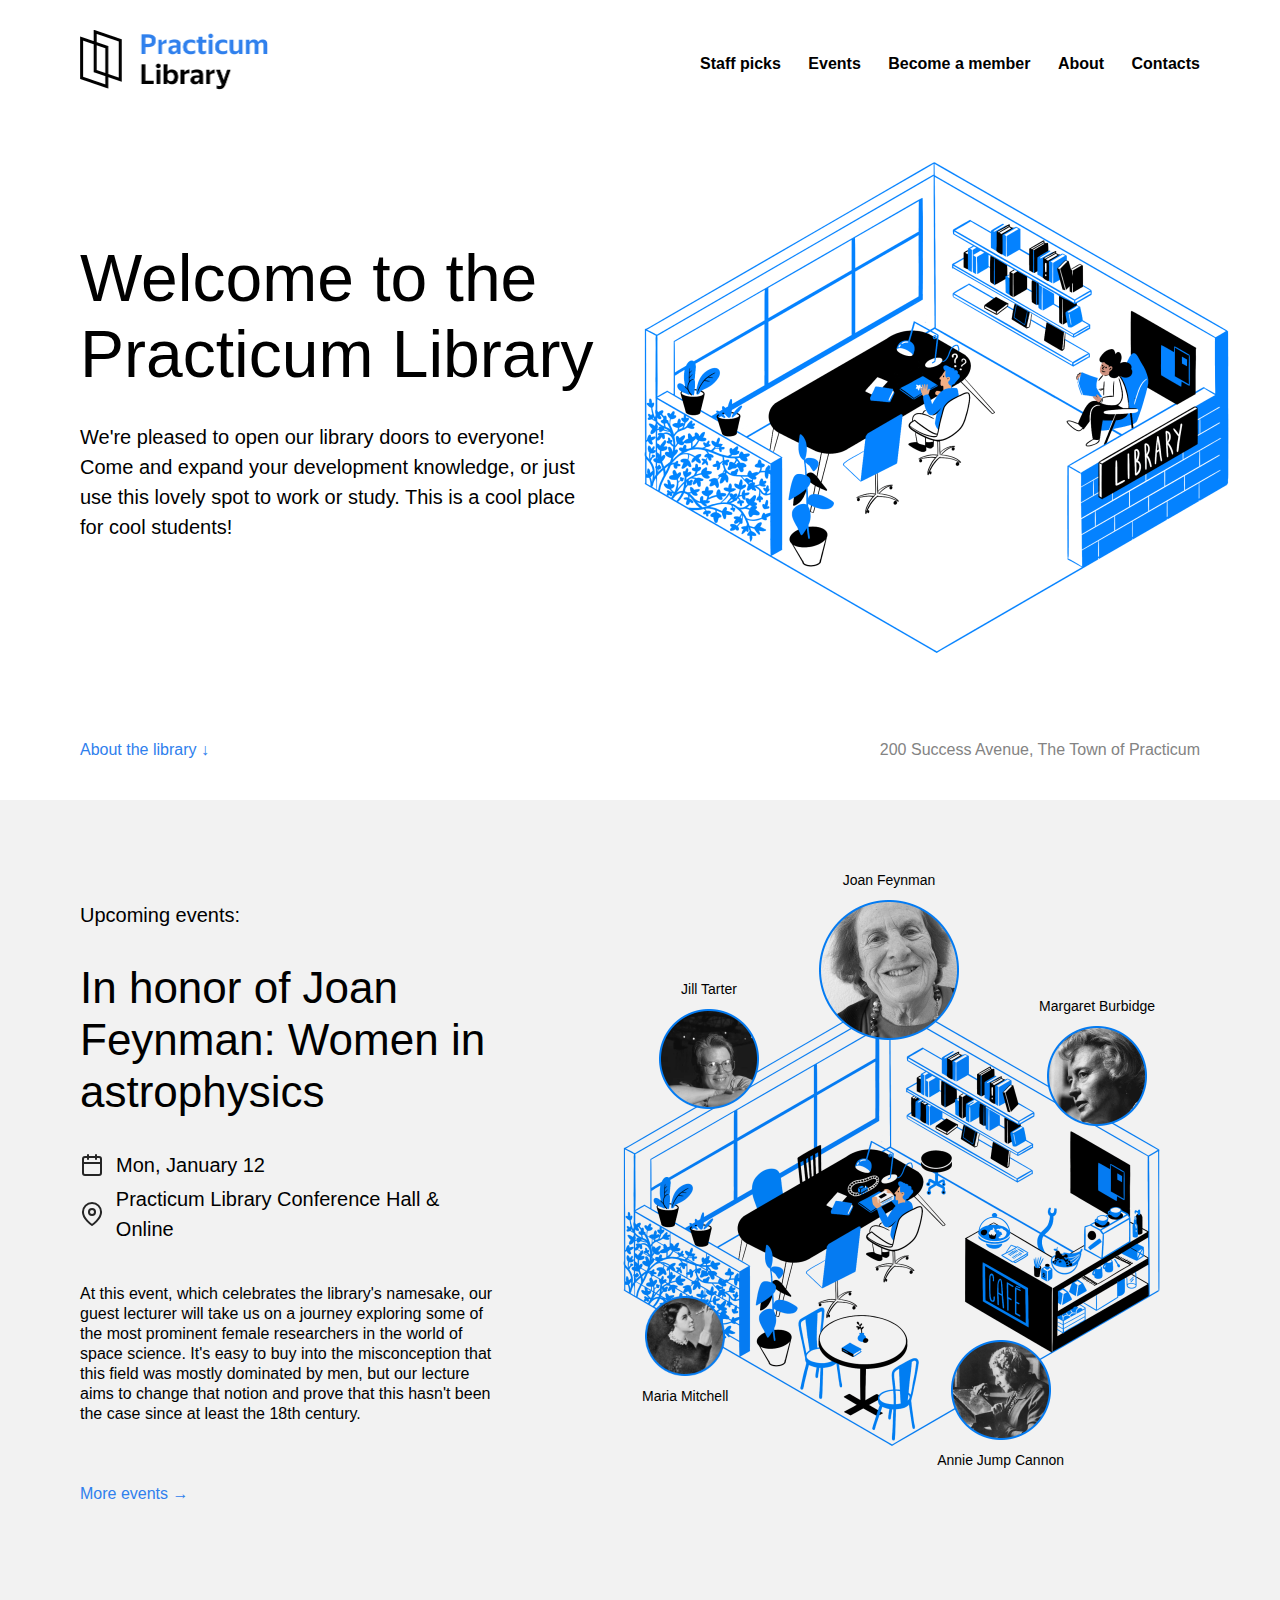
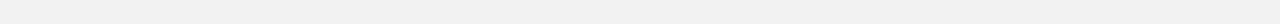
==== index.html @ 94198260 "starter kit" ====
<!DOCTYPE html>
<html lang="en">
  <head>
    <meta charset="UTF-8" />
    <meta name="viewport" content="width=device-width, initial-scale=1.0" />
    <title>Practicum Library</title>
    <link rel="shortcut icon" href="favicon.ico" />
    <link rel="stylesheet" href="./styles/normalize.css" />
    <link rel="stylesheet" href="./styles/style.css" />
  </head>

  <body>
    <!-- Wrap the entire page content in a new div with the page class. Remember to add the closing tag -->
    <div class="page">
      <header class="header">
        <nav class="nav">
          <img
            src="./images/logo.png"
            alt="Practicum Library Logo"
            class="nav__logo"
          />
          <!-- Putting navigation links in a list is supposed to be the best practice of writing the semantic code since it allows screen readers to pause between each link instead of reading all the links as a sentence. -->
          <ul class="nav__links">
            <li>
              <a class="nav__link">Staff picks</a>
            </li>
            <li>
              <a class="nav__link">Events</a>
            </li>
            <li>
              <a class="nav__link">Become a member</a>
            </li>
            <li>
              <a class="nav__link">About</a>
            </li>
            <li>
              <a class="nav__link">Contacts</a>
            </li>
          </ul>
        </nav>
        <h1 class="header__title">Welcome to the Practicum Library</h1>
        <p class="header__description">
          We're pleased to open our library doors to everyone! Come and expand
          your development knowledge, or just use this lovely spot to work or
          study. This is a cool place for cool students!
        </p>
        <img
          src="./images/inside_the_library.png"
          alt="Illustration 'Inside the library'"
          class="header__image"
        />
        <div class="header__footer">
          <a class="header__link">About the library &darr;</a>
          <p class="header__address">
            200 Success Avenue, The Town of Practicum
          </p>
        </div>
      </header>

      <main class="content">
        <section class="events">
          <!-- --------------------------------------------------------------- -->
          <!--              Don't uncomment until project stage 2              -->
          <!-- --------------------------------------------------------------- -->
          <div class="events__content">
            <h2 class="events__heading">Upcoming events:</h2>
            <h3 class="events__title">
              In honor of Joan Feynman: Women in astrophysics
            </h3>
            <div class="event-info events__info-section">
              <div class="event-info__item">
                <div
                  class="event-info__icon event-info__icon_type_calendar"
                ></div>
                <p class="event-info__text">Mon, January 12</p>
              </div>
              <div class="event-info__item">
                <div class="event-info__icon event-info__icon_type_pin"></div>
                <p class="event-info__text">
                  Practicum Library Conference Hall & Online
                </p>
              </div>
            </div>
            <p class="events__description">
              At this event, which celebrates the library's namesake, our guest
              lecturer will take us on a journey exploring some of the most
              prominent female researchers in the world of space science. It's
              easy to buy into the misconception that this field was mostly
              dominated by men, but our lecture aims to change that notion and
              prove that this hasn't been the case since at least the 18th
              century.
            </p>
            <a href="#" class="events__more">More events &rarr;</a>
          </div>
          <div class="events__cover">
            <img
              src="./images/cafe.png"
              alt="A view inside the library."
              class="events__image"
            />
            <div class="person person_name_feynman">
              <p class="person__caption">Joan Feynman</p>
              <img
                src="./images/person_feynman.png"
                alt="Joan Feynman"
                class="person__image person__image_size_l"
              />
            </div>
            <div class="person person_name_tarter">
              <p class="person__caption">Jill Tarter</p>
              <img
                src="./images/person_tarter.png"
                alt="Jill Tarter"
                class="person__image person__image_size_m"
              />
            </div>
            <div class="person person_name_burbidge">
              <p class="person__caption">Margaret Burbidge</p>
              <img
                src="./images/person_burbidge.png"
                alt="Margaret Burbidge"
                class="person__image person__image_size_m"
              />
            </div>
            <div class="person person_name_cannon">
              <img
                src="./images/person_cannon.png"
                alt="Annie Jump Cannon"
                class="person__image person__image_size_m"
              />
              <p class="person__caption">Annie Jump Cannon</p>
            </div>
            <div class="person person_name_mitchell">
              <img
                src="./images/person_mitchell.png"
                alt="Maria Mitchell"
                class="person__image person__image_size_s"
              />
              <p class="person__caption">Maria Mitchell</p>
            </div>
          </div>
          <!-- Start creating the composition here -->
        </section>

        <section class="staff">
          <!-- --------------------------------------------------------------- -->
          <!--        Don't uncomment until the final project stage            -->
          <!-- --------------------------------------------------------------- -->
          <!--<h2 class="staff__title">Staff picks</h2>
        <p class="staff__subtitle">That our readers love</p>
        <ul>
          <li class="card">
            <div class="card__content">
              <h3 class="card__title">Introduction to Algorithms</h3>
              <p class="card__text">
                The name of this book is self-explanatory; it's a proper
                introduction to algorithms! Introduction to Algorithms, or CLRS,
                in reference to the authors' last names, goes in-depth and
                covers a range of algorithms across several self-contained
                chapters.
              </p>
              <p class="card__footer">
                Thomas H. Cormen, Charles E. Leiserson, Ronald L. Rivest,
                Clifford Stein
              </p>
            </div>
          </li>

          <li class="card">
            <div class="card__content">
              <h3 class="card__title">
                The Structure and Interpretation of Computer Programs (SICP)
              </h3>
              <p class="card__text">
                This is one of the best books for learning the fundamentals of
                programming. Featured by MIT in one of their foundational
                programming courses, SICP is a general-purpose programming book
                that uses Scheme to illustrate various programming concepts.
              </p>
              <p class="card__footer">
                Harold Abelson, Gerald Jay Sussman, Julie Sussman
              </p>
            </div>
          </li>

          <li class="card">
            <div class="card__content">
              <h3 class="card__title">
                The Clean Coder: A Code of Conduct for Professional Programmers
              </h3>
              <p class="card__text">
                Compiled by seasoned software engineer and author Robert C.
                Martin (also known as Uncle Bob), this book covers the
                techniques and tools of true software craftsmanship. It explains
                how to write clean code and demonstrates how to cultivate the
                attitude of a skilled, professional programmer.
              </p>
              <p class="card__footer">Steve McConnell</p>
            </div>
          </li>

          <li class="card">
            <div class="card__content">
              <h3 class="card__title">
                Code Complete: A Practical Handbook of Software Construction
              </h3>
              <p class="card__text">
                Want to know how to write robust code irrespective of the
                architecture behind your chosen programming language? Then
                consider reading Code Complete: A Practical Handbook of Software
                Construction. It comprehensively covers everything related to
                good code structure.
              </p>
              <p class="card__footer">Steve McConnell</p>
            </div>
          </li>
        </ul>-->
        </section>

        <section class="membership">
          <!-- --------------------------------------------------------------- -->
          <!--         Don't uncomment until the final project stage           -->
          <!-- --------------------------------------------------------------- -->
          <!--<h2 class="membership__title">Becoming a library member is easy!</h2>
        <ul class="membership__steps">
          <li class="step">
            <h3 class="step__title">
              Step 1
              <img
                src="./images/icon_step_forward.svg"
                alt="icon forward"
                class="step__icon"
              />
            </h3>
            <p class="step__description">
              Fill out the membership form online or in person.
            </p>
          </li>
          <li class="step">
            <h3 class="step__title">
              Step 2
              <img
                src="./images/icon_step_forward.svg"
                alt="icon forward"
                class="step__icon"
              />
            </h3>
            <p class="step__description">
              Come pick up your library card at the front desk.
            </p>
          </li>
          <li class="step">
            <h3 class="step__title">
              Step 3
              <img
                src="./images/icon_step_forward.svg"
                alt="icon forward"
                class="step__icon"
              />
            </h3>
            <p class="step__description">Sign the back of the card.</p>
          </li>
          <li class="step">
            <h3 class="step__title">
              Step 4
              <img
                src="./images/icon_step_finish.svg"
                alt="icon finish"
                class="step__icon"
              />
            </h3>
            <p class="step__description">
              Enjoy all the awesome benefits of membership!
            </p>
          </li>
        </ul>-->
        </section>

        <section class="about">
          <!-- --------------------------------------------------------------- -->
          <!--          Don't uncomment until the final project stage          -->
          <!-- --------------------------------------------------------------- -->
          <!--<h2 class="about__title">About the library</h2>
        <div class="about__content">
          <p class="about__paragraph">
            Libraries are essential establishments in practically every city,
            and Practicum's library is no exception. It first opened its doors
            way back in 2018, right as our humble town began bidding welcome to
            its very first citizens!
          </p>
          <p class="about__paragraph">
            Since its initial opening, the library has seen nearly 342 visitors
            each month. That's almost 50% of our population! So far, most
            citizens have enjoyed reading books and making use of our ample
            online resources.
          </p>
          <p class="about__paragraph">
            The library gets its name from Joan Feynman, an American
            astrophysicist and the first woman to be elected as an officer of
            the American Geophysical Union.
          </p>
        </div>
        <div class="about__circle"></div> -->
        </section>
      </main>
      <footer class="footer">
        <!-- ----------------------------------------------------------------- -->
        <!--          Don't uncomment until the final project stage            -->
        <!-- ----------------------------------------------------------------- -->
      </footer>
    </div>
  </body>
</html>
---- styles/style.css ----
.page {
  min-width: 1100px;
  max-width: 1600px;
  font-size: 16px;
  line-height: 20px;
  margin: 0 auto;
  font-family: "Helvetica Neue", Arial, sans-serif;
}

.header {
  display: flex;
  flex-direction: column;
  height: 100vh;
  min-height: 720px;
  max-height: 800px;
  padding: 30px 80px 40px;
  position: relative;
  box-sizing: border-box;
}

.nav {
  display: flex;
  justify-content: space-between;
  align-items: center;
}

.nav__logo {
  width: 196px;
  height: 60px;
}

.nav__links {
  display: flex;
  margin: 8px 0px 0px;
  height: 52px;
  width: 500px;
  justify-content: space-between;
  list-style: none;
  column-gap: 20px;
  padding: 0;
  align-items: center;
}

.nav__link {
  color: #000000;
  text-decoration: none;
  font-weight: bold;
}

.header__title {
  margin: 150px 0 0 0;
  display: flex;
  font-size: 66px;
  line-height: 76px;
  max-width: 544px;
  height: 150px;
  font-weight: 500;
}

.header__description {
  font-size: 20px;
  line-height: 30px;
  width: 520px;
  max-width: 532px;
  margin-top: 32px;
}

.header__image {
  z-index: 1;
  position: absolute;
  max-width: 636px;
  top: 135px;
  right: 20px;
}

.header__footer {
  margin-top: auto;
  width: 100%;
  display: flex;
  align-items: center;
  justify-content: space-between;
  box-sizing: border-box;
}

.header__link {
  color: #2f80ed;
  text-decoration: none;
}

.header__address {
  margin: 0;
  color: #838383;
}

.events {
  padding: 100px 0 120px 80px;
  display: flex;
  align-items: start;
  justify-content: space-between;
  box-sizing: border-box;
  background-color: #f2f2f2;
}

.events__content {
  flex-basis: 580px;
}

.events__heading {
  font-size: 20px;
  font-weight: 500;
  line-height: 30px;
  margin: 0;
}

.events__title {
  font-size: 44px;
  font-weight: 500;
  line-height: 52px;
  margin: 32px 0 0;
}

.events__info-section {
  margin-top: 32px;
}

.event-info__item {
  display: flex;
  align-items: center;
  margin-bottom: 4px;
  font-weight: 500;
}

.event-info__icon {
  background-repeat: no-repeat;
  background-position: center;
  margin-right: 12px;
  width: 24px;
  height: 24px;
}

.event-info__icon_type_calendar {
  background-image: url(../images/icon_calendar.svg);
}

.event-info__icon_type_pin {
  background-image: url(../images/icon_pin.svg);
}

.event-info__text {
  font-size: 20px;
  font-weight: 500;
  line-height: 30px;
  margin: 0;
}

.events__description {
  margin: 40px 0 60px;
}

.events__more {
  color: #2f80ed;
  text-decoration: none;
}

.events__cover {
  flex-grow: 1;
  flex-shrink: 0;
  flex-basis: 780px;
  max-width: 780px;
  position: relative;
}

.events__image {
  max-width: 100%;
}

.person {
  position: absolute;
  display: flex;
  align-items: center;
  flex-direction: column;
  gap: 10px;
}

.person_name_feynman {
  top: -30px;
  left: 319px;
}

.person_name_burbidge {
  top: 96px;
  right: 125px;
}

.person_name_cannon {
  bottom: 18px;
  right: 216px;
}

.person_name_mitchell {
  bottom: 82px;
  left: 142px;
}

.person_name_tarter {
  top: 79px;
  left: 159px;
}

.person__image {
  max-width: 100%;
}

.person__image_size_l {
  width: 140px;
}

.person__image_size_m {
  width: 100px;
}

.person__image_size_s {
  width: 80px;
}

.person__caption {
  text-align: center;
  font-size: 14px;
  margin: 0;
}
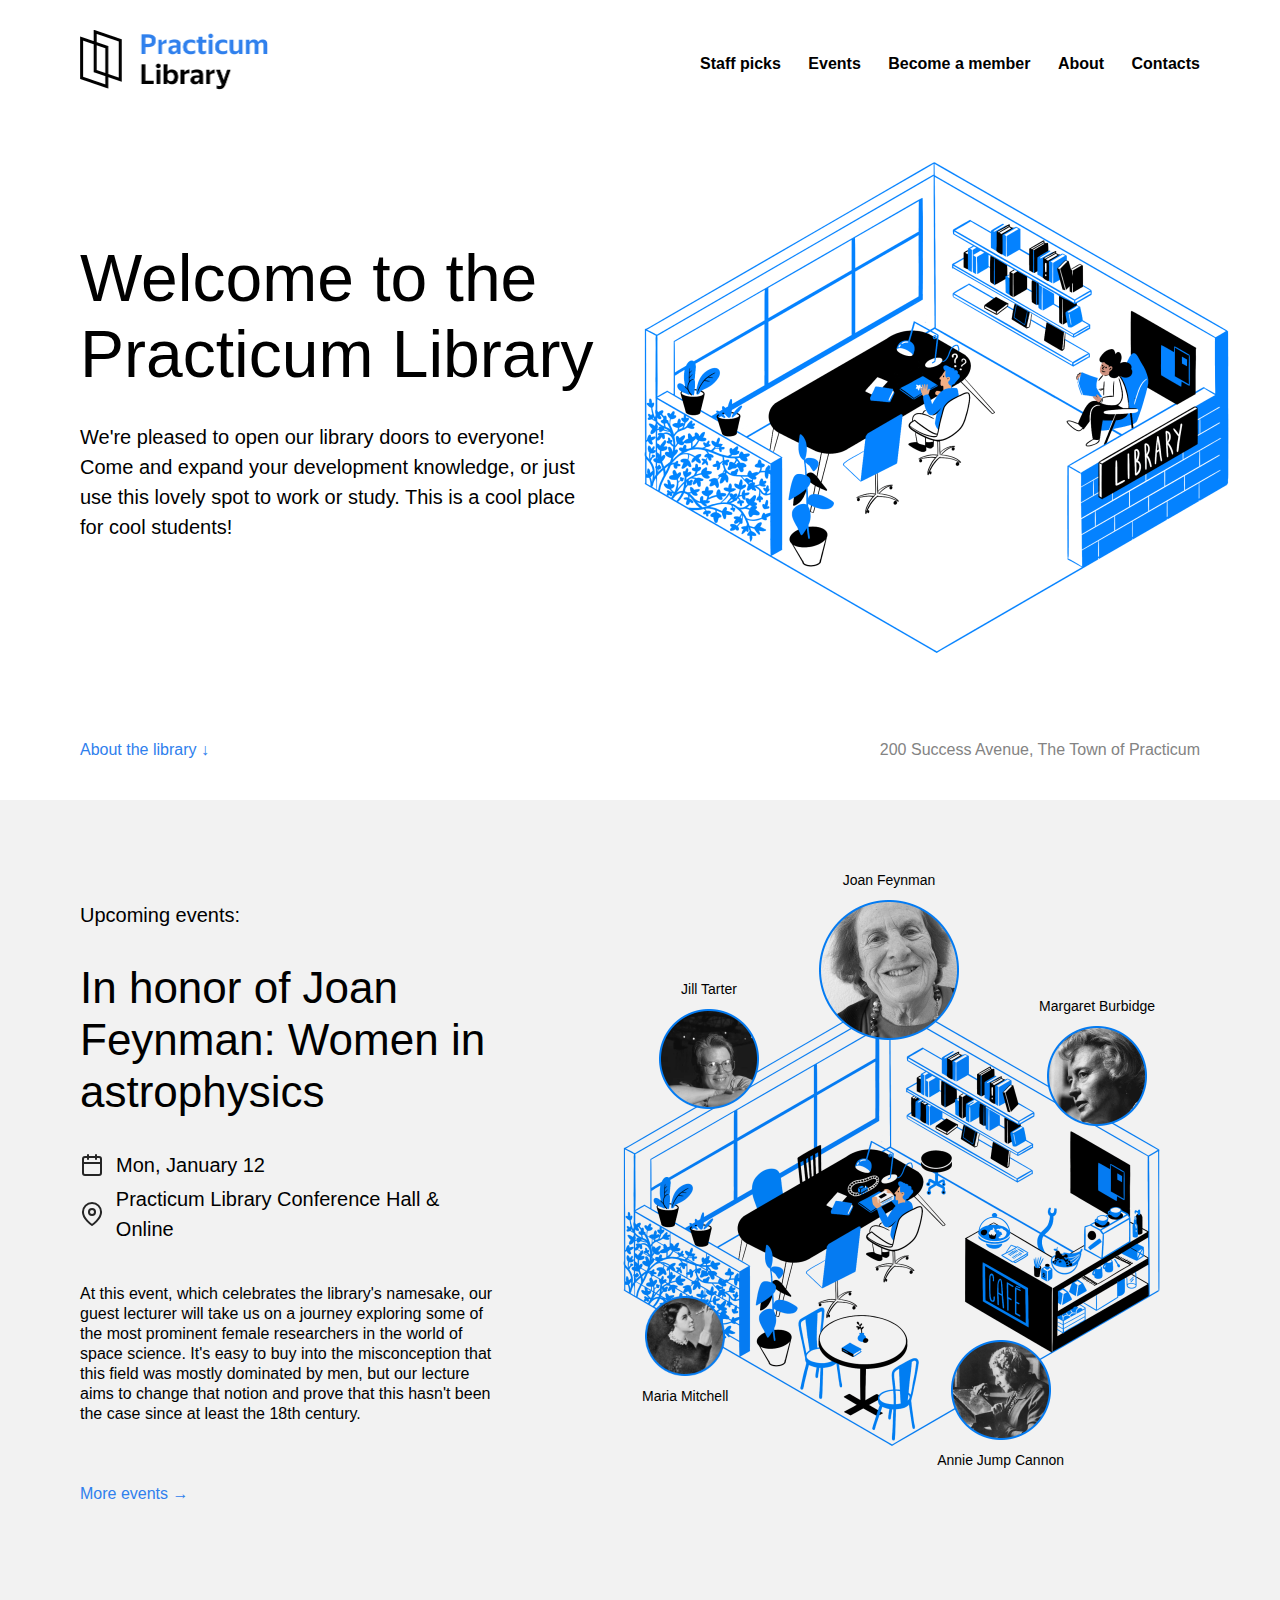
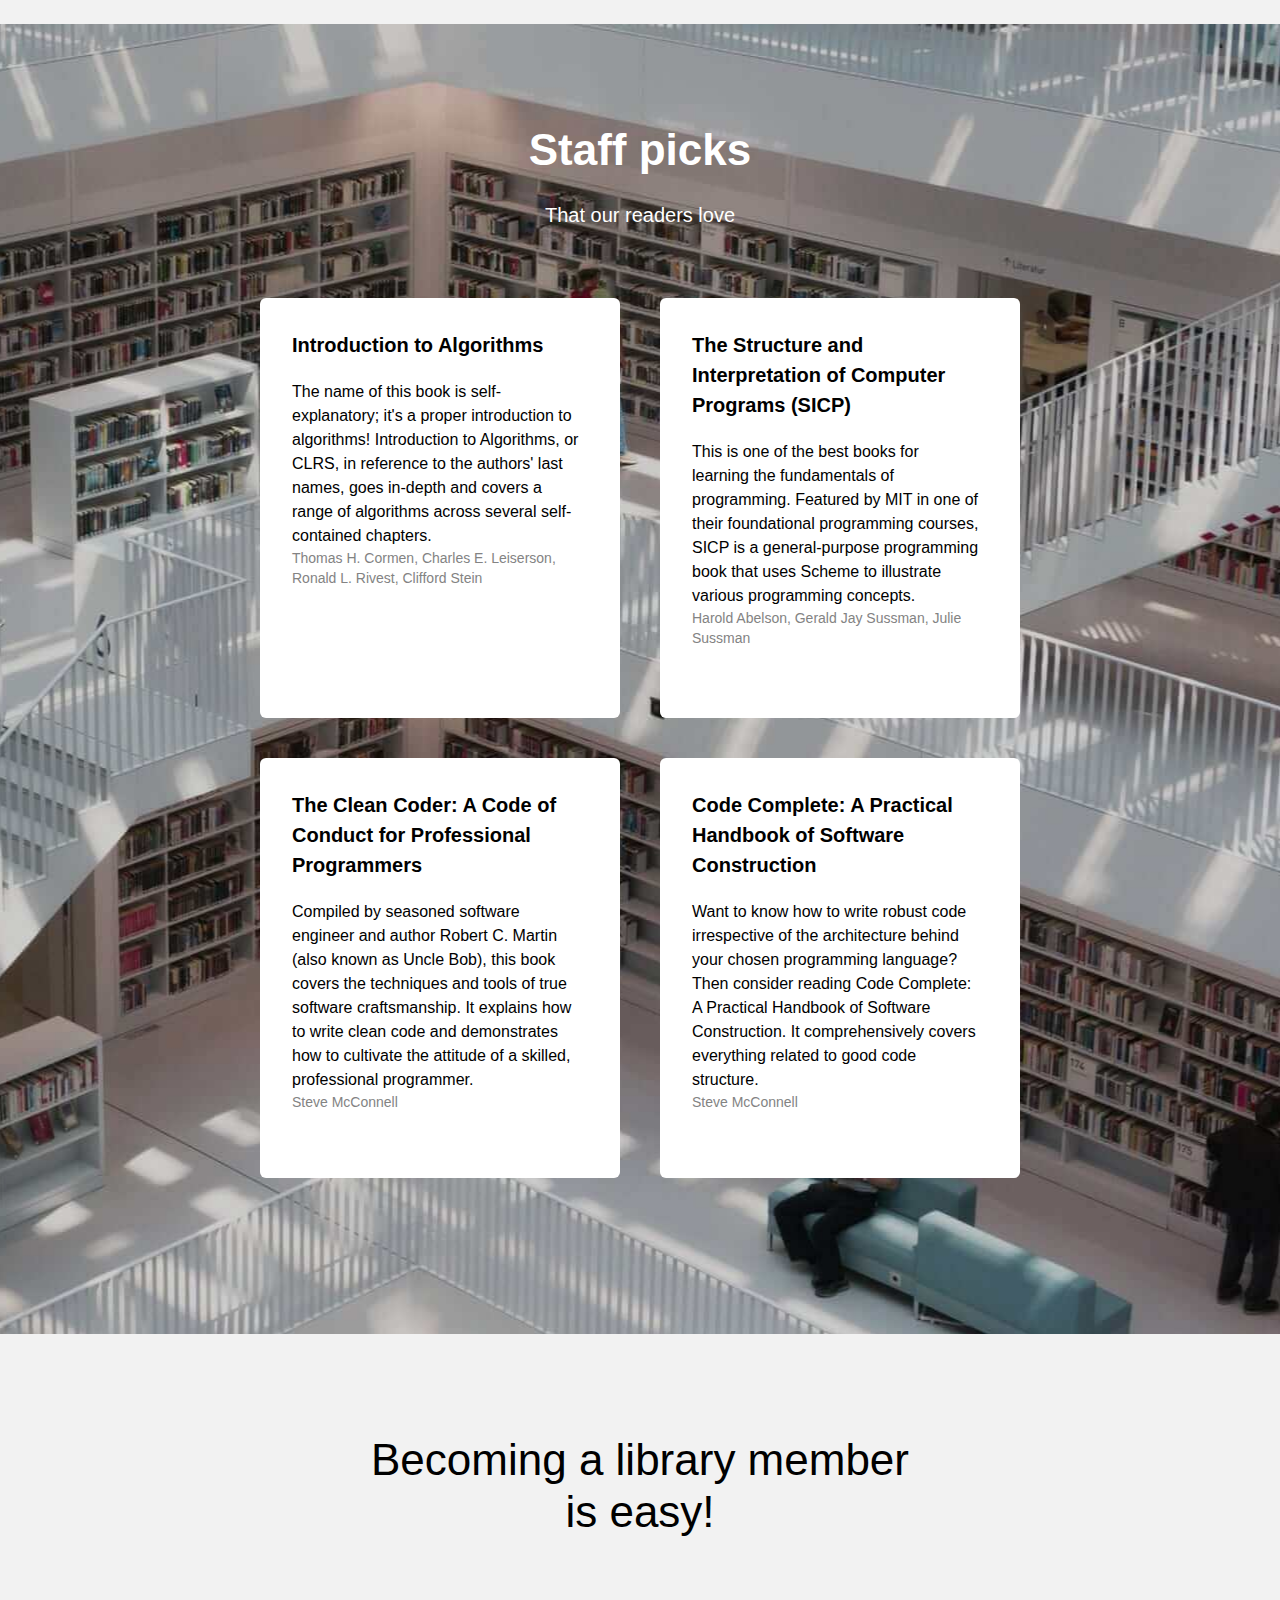
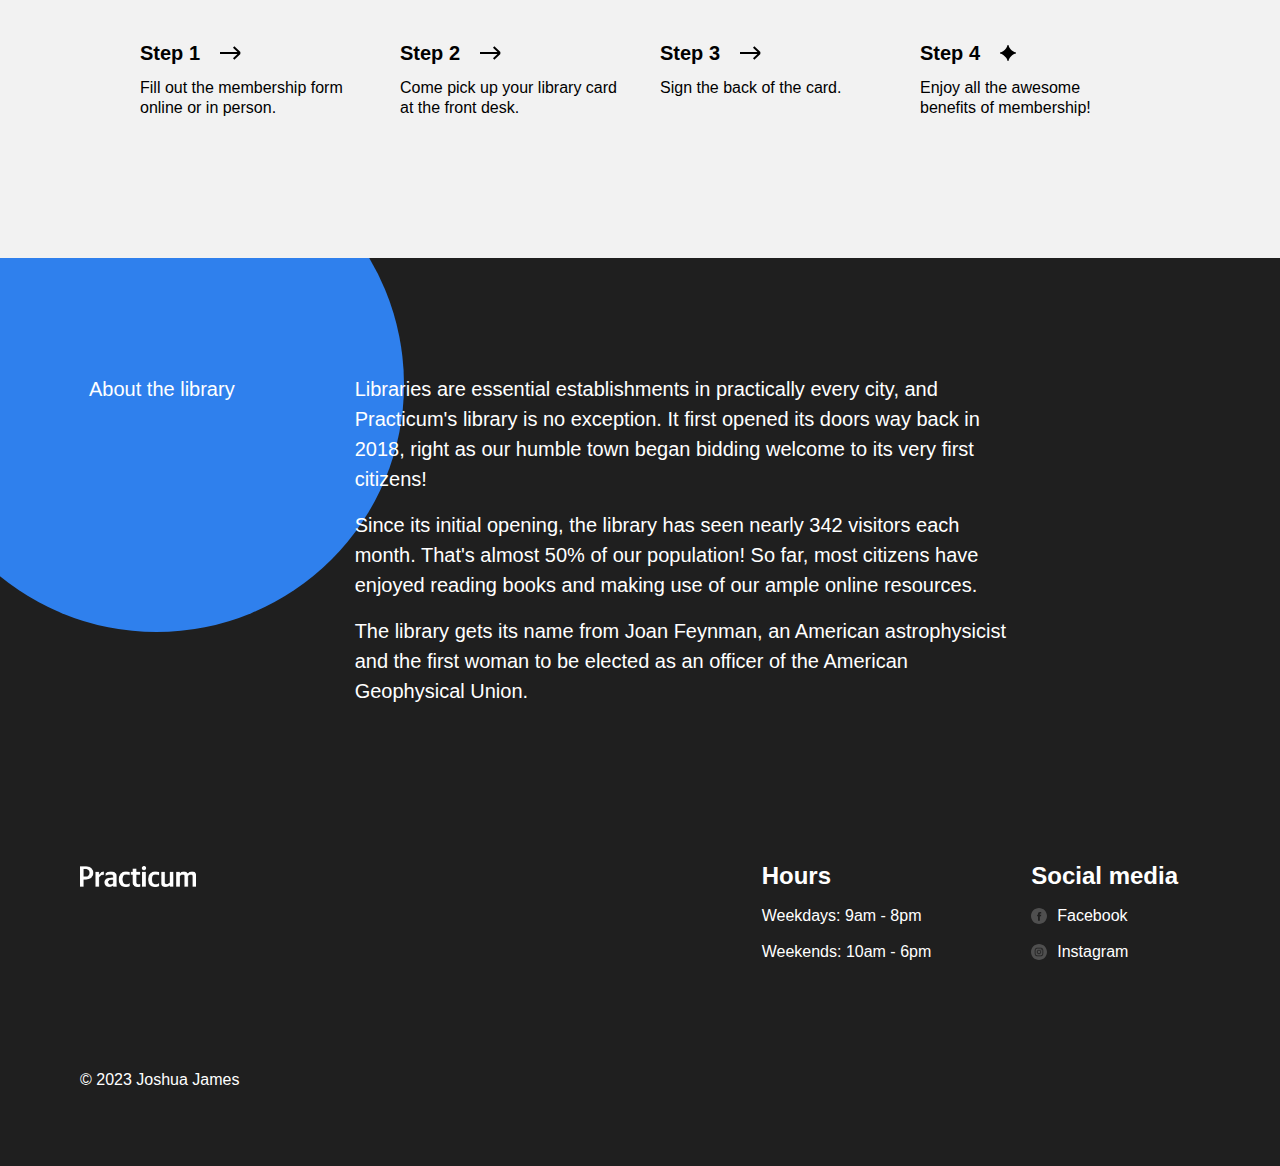
==== commit 9cd72354: "New update for my project" ====
--- a/index.html
+++ b/index.html
@@ -146,167 +146,207 @@
           <!-- --------------------------------------------------------------- -->
           <!--        Don't uncomment until the final project stage            -->
           <!-- --------------------------------------------------------------- -->
-          <!--<h2 class="staff__title">Staff picks</h2>
-        <p class="staff__subtitle">That our readers love</p>
-        <ul>
-          <li class="card">
-            <div class="card__content">
-              <h3 class="card__title">Introduction to Algorithms</h3>
-              <p class="card__text">
-                The name of this book is self-explanatory; it's a proper
-                introduction to algorithms! Introduction to Algorithms, or CLRS,
-                in reference to the authors' last names, goes in-depth and
-                covers a range of algorithms across several self-contained
-                chapters.
+          <h2 class="staff__title">Staff picks</h2>
+          <p class="staff__subtitle">That our readers love</p>
+          <ul class="staff__cards">
+            <li class="card">
+              <div class="card__content">
+                <h3 class="card__title">Introduction to Algorithms</h3>
+                <p class="card__text">
+                  The name of this book is self-explanatory; it's a proper
+                  introduction to algorithms! Introduction to Algorithms, or
+                  CLRS, in reference to the authors' last names, goes in-depth
+                  and covers a range of algorithms across several self-contained
+                  chapters.
+                </p>
+                <p class="card__footer">
+                  Thomas H. Cormen, Charles E. Leiserson, Ronald L. Rivest,
+                  Clifford Stein
+                </p>
+              </div>
+            </li>
+
+            <li class="card">
+              <div class="card__content">
+                <h3 class="card__title">
+                  The Structure and Interpretation of Computer Programs (SICP)
+                </h3>
+                <p class="card__text">
+                  This is one of the best books for learning the fundamentals of
+                  programming. Featured by MIT in one of their foundational
+                  programming courses, SICP is a general-purpose programming
+                  book that uses Scheme to illustrate various programming
+                  concepts.
+                </p>
+                <p class="card__footer">
+                  Harold Abelson, Gerald Jay Sussman, Julie Sussman
+                </p>
+              </div>
+            </li>
+
+            <li class="card">
+              <div class="card__content">
+                <h3 class="card__title">
+                  The Clean Coder: A Code of Conduct for Professional
+                  Programmers
+                </h3>
+                <p class="card__text">
+                  Compiled by seasoned software engineer and author Robert C.
+                  Martin (also known as Uncle Bob), this book covers the
+                  techniques and tools of true software craftsmanship. It
+                  explains how to write clean code and demonstrates how to
+                  cultivate the attitude of a skilled, professional programmer.
+                </p>
+                <p class="card__footer">Steve McConnell</p>
+              </div>
+            </li>
+
+            <li class="card">
+              <div class="card__content">
+                <h3 class="card__title">
+                  Code Complete: A Practical Handbook of Software Construction
+                </h3>
+                <p class="card__text">
+                  Want to know how to write robust code irrespective of the
+                  architecture behind your chosen programming language? Then
+                  consider reading Code Complete: A Practical Handbook of
+                  Software Construction. It comprehensively covers everything
+                  related to good code structure.
+                </p>
+                <p class="card__footer">Steve McConnell</p>
+              </div>
+            </li>
+          </ul>
+        </section>
+
+        <section class="membership">
+          <!-- --------------------------------------------------------------- -->
+          <!--         Don't uncomment until the final project stage           -->
+          <!-- --------------------------------------------------------------- -->
+          <h2 class="membership__title">Becoming a library member is easy!</h2>
+          <ul class="membership__steps">
+            <li class="step">
+              <h3 class="step__title">
+                Step 1
+                <img
+                  src="./images/icon_step_forward.svg"
+                  alt="icon forward"
+                  class="step__icon"
+                />
+              </h3>
+              <p class="step__description">
+                Fill out the membership form online or in person.
               </p>
-              <p class="card__footer">
-                Thomas H. Cormen, Charles E. Leiserson, Ronald L. Rivest,
-                Clifford Stein
+            </li>
+            <li class="step">
+              <h3 class="step__title">
+                Step 2
+                <img
+                  src="./images/icon_step_forward.svg"
+                  alt="icon forward"
+                  class="step__icon"
+                />
+              </h3>
+              <p class="step__description">
+                Come pick up your library card at the front desk.
               </p>
-            </div>
-          </li>
-
-          <li class="card">
-            <div class="card__content">
-              <h3 class="card__title">
-                The Structure and Interpretation of Computer Programs (SICP)
+            </li>
+            <li class="step">
+              <h3 class="step__title">
+                Step 3
+                <img
+                  src="./images/icon_step_forward.svg"
+                  alt="icon forward"
+                  class="step__icon"
+                />
               </h3>
-              <p class="card__text">
-                This is one of the best books for learning the fundamentals of
-                programming. Featured by MIT in one of their foundational
-                programming courses, SICP is a general-purpose programming book
-                that uses Scheme to illustrate various programming concepts.
+              <p class="step__description">Sign the back of the card.</p>
+            </li>
+            <li class="step">
+              <h3 class="step__title">
+                Step 4
+                <img
+                  src="./images/icon_step_finish.svg"
+                  alt="icon finish"
+                  class="step__icon"
+                />
+              </h3>
+              <p class="step__description">
+                Enjoy all the awesome benefits of membership!
               </p>
-              <p class="card__footer">
-                Harold Abelson, Gerald Jay Sussman, Julie Sussman
-              </p>
-            </div>
-          </li>
-
-          <li class="card">
-            <div class="card__content">
-              <h3 class="card__title">
-                The Clean Coder: A Code of Conduct for Professional Programmers
-              </h3>
-              <p class="card__text">
-                Compiled by seasoned software engineer and author Robert C.
-                Martin (also known as Uncle Bob), this book covers the
-                techniques and tools of true software craftsmanship. It explains
-                how to write clean code and demonstrates how to cultivate the
-                attitude of a skilled, professional programmer.
-              </p>
-              <p class="card__footer">Steve McConnell</p>
-            </div>
-          </li>
-
-          <li class="card">
-            <div class="card__content">
-              <h3 class="card__title">
-                Code Complete: A Practical Handbook of Software Construction
-              </h3>
-              <p class="card__text">
-                Want to know how to write robust code irrespective of the
-                architecture behind your chosen programming language? Then
-                consider reading Code Complete: A Practical Handbook of Software
-                Construction. It comprehensively covers everything related to
-                good code structure.
-              </p>
-              <p class="card__footer">Steve McConnell</p>
-            </div>
-          </li>
-        </ul>-->
+            </li>
+          </ul>
         </section>
 
-        <section class="membership">
-          <!-- --------------------------------------------------------------- -->
-          <!--         Don't uncomment until the final project stage           -->
-          <!-- --------------------------------------------------------------- -->
-          <!--<h2 class="membership__title">Becoming a library member is easy!</h2>
-        <ul class="membership__steps">
-          <li class="step">
-            <h3 class="step__title">
-              Step 1
-              <img
-                src="./images/icon_step_forward.svg"
-                alt="icon forward"
-                class="step__icon"
-              />
-            </h3>
-            <p class="step__description">
-              Fill out the membership form online or in person.
+        <section class="about">
+          <!-- --------------------------------------------------------------- -->
+          <!--          Don't uncomment until the final project stage          -->
+          <!-- --------------------------------------------------------------- -->
+          <h2 class="about__title">About the library</h2>
+          <div class="about__content">
+            <p class="about__paragraph">
+              Libraries are essential establishments in practically every city,
+              and Practicum's library is no exception. It first opened its doors
+              way back in 2018, right as our humble town began bidding welcome
+              to its very first citizens!
             </p>
-          </li>
-          <li class="step">
-            <h3 class="step__title">
-              Step 2
-              <img
-                src="./images/icon_step_forward.svg"
-                alt="icon forward"
-                class="step__icon"
-              />
-            </h3>
-            <p class="step__description">
-              Come pick up your library card at the front desk.
+            <p class="about__paragraph">
+              Since its initial opening, the library has seen nearly 342
+              visitors each month. That's almost 50% of our population! So far,
+              most citizens have enjoyed reading books and making use of our
+              ample online resources.
             </p>
-          </li>
-          <li class="step">
-            <h3 class="step__title">
-              Step 3
-              <img
-                src="./images/icon_step_forward.svg"
-                alt="icon forward"
-                class="step__icon"
-              />
-            </h3>
-            <p class="step__description">Sign the back of the card.</p>
-          </li>
-          <li class="step">
-            <h3 class="step__title">
-              Step 4
-              <img
-                src="./images/icon_step_finish.svg"
-                alt="icon finish"
-                class="step__icon"
-              />
-            </h3>
-            <p class="step__description">
-              Enjoy all the awesome benefits of membership!
+            <p class="about__paragraph">
+              The library gets its name from Joan Feynman, an American
+              astrophysicist and the first woman to be elected as an officer of
+              the American Geophysical Union.
             </p>
-          </li>
-        </ul>-->
-        </section>
-
-        <section class="about">
-          <!-- --------------------------------------------------------------- -->
-          <!--          Don't uncomment until the final project stage          -->
-          <!-- --------------------------------------------------------------- -->
-          <!--<h2 class="about__title">About the library</h2>
-        <div class="about__content">
-          <p class="about__paragraph">
-            Libraries are essential establishments in practically every city,
-            and Practicum's library is no exception. It first opened its doors
-            way back in 2018, right as our humble town began bidding welcome to
-            its very first citizens!
-          </p>
-          <p class="about__paragraph">
-            Since its initial opening, the library has seen nearly 342 visitors
-            each month. That's almost 50% of our population! So far, most
-            citizens have enjoyed reading books and making use of our ample
-            online resources.
-          </p>
-          <p class="about__paragraph">
-            The library gets its name from Joan Feynman, an American
-            astrophysicist and the first woman to be elected as an officer of
-            the American Geophysical Union.
-          </p>
-        </div>
-        <div class="about__circle"></div> -->
+          </div>
+          <div class="about__circle"></div>
         </section>
       </main>
       <footer class="footer">
-        <!-- ----------------------------------------------------------------- -->
-        <!--          Don't uncomment until the final project stage            -->
-        <!-- ----------------------------------------------------------------- -->
+        <div class="footer__columns">
+          <div class="footer__column">
+            <img
+              src="./images/logo_white.png"
+              alt="Practicum logo"
+              class="footer__logo"
+            />
+          </div>
+          <div class="footer__column_content_hours">
+            <h2 class="footer__column-heading">Hours</h2>
+            <ul class="footer__list">
+              <li class="footer__list-item">Weekdays: 9am - 8pm</li>
+              <li class="footer__list-item">Weekends: 10am - 6pm</li>
+            </ul>
+          </div>
+          <div class="footer__column_content_social">
+            <h2 class="footer__column-heading">Social media</h2>
+            <ul class="footer__list">
+              <li class="footer__list-item">
+                <a href="#" class="footer__column-link" target="_blank"
+                  ><img
+                    src="./images/facebook_white.svg"
+                    alt="Facebook logo"
+                    class="footer__social-icon"
+                  />Facebook</a
+                >
+              </li>
+              <li class="footer__list-item">
+                <a href="#" class="footer__column-link" target="_blank"
+                  ><img
+                    src="./images/instagram_white.svg"
+                    alt="instagram logo"
+                    class="footer__social-icon"
+                  />Instagram</a
+                >
+              </li>
+            </ul>
+          </div>
+        </div>
+        <p class="footer__copyright"></p>
+        <p>&copy; 2023 Joshua James</p>
       </footer>
     </div>
   </body>
--- a/styles/style.css
+++ b/styles/style.css
@@ -228,3 +228,250 @@
   font-size: 14px;
   margin: 0;
 }
+
+.staff {
+  padding: 100px 0 140px;
+  /* background-color: aqua; */
+  background-image: url("../images/staff_picks_background.jpg");
+  background-position: right 12% bottom 8%;
+  background-repeat: no-repeat;
+}
+
+.staff__title {
+  text-align: center;
+  font-size: 44px;
+  line-height: 52px;
+  margin: 0 0 24px;
+  color: #fff;
+}
+
+.staff__subtitle {
+  text-align: center;
+  font-size: 20px;
+  line-height: 30px;
+  font-weight: 400;
+  margin: 0;
+  color: #fff;
+}
+
+/* Add the CSS rule for your new class here. Make sure to place it before .card: parents should precede their children */
+
+.staff__cards {
+  max-width: 760px;
+  margin-top: 68px;
+  display: flex;
+  flex-wrap: wrap;
+  justify-content: space-between;
+  gap: 40px;
+  list-style: none;
+  margin-right: auto;
+  margin-left: auto;
+  padding: 0;
+}
+
+.card {
+  background-color: #fff;
+  border-radius: 6px;
+  padding: 32px 40px 20px 32px;
+  box-sizing: border-box;
+  height: 420px;
+  width: 360px;
+  margin-top: auto; /* not sure if this is supposed to be here, brief said add margin: auto; to the footer of the card */
+}
+
+.card__content {
+  width: 100%;
+  height: 100%;
+  display: flex;
+  flex-direction: column;
+}
+
+.card__title {
+  font-size: 20px;
+  line-height: 30px;
+  font-weight: 700;
+  margin: 0;
+}
+
+.card__text {
+  margin: 20px 0 0;
+  font-size: 16px;
+  line-height: 24px;
+}
+
+.card__footer {
+  margin: 0;
+  font-size: 14px;
+  line-height: 20px;
+  color: #838383;
+}
+
+.membership {
+  padding: 100px 0 140px;
+  background-color: #f2f2f2;
+}
+
+.membership__title {
+  max-width: 574px;
+  margin: 0 auto;
+  text-align: center;
+  font-size: 44px;
+  font-weight: 500;
+  line-height: 52px;
+}
+
+.membership__steps {
+  list-style-type: none;
+  padding: 0;
+  margin: 100px 0 0;
+  display: flex;
+  flex-wrap: wrap;
+  justify-content: center;
+  gap: 40px;
+  /* Add styles */
+}
+
+.step {
+  display: block;
+  flex-basis: 220px;
+  gap: 40px;
+  /* Add styles */
+}
+
+.step__title {
+  margin: 0;
+  font-size: 20px;
+  line-height: 30px;
+  font-weight: 700;
+  display: flex;
+  align-items: center;
+}
+
+.step__icon {
+  margin-left: 20px;
+}
+
+.step__description {
+  margin: 10px 0 0;
+}
+
+.about {
+  padding: 100px 80px;
+  background-color: #1f1f1f;
+  color: #fff;
+  overflow: hidden;
+  position: relative;
+  box-sizing: border-box;
+  display: flex;
+  flex-wrap: wrap;
+  justify-content: flex-start;
+  align-items: baseline;
+}
+
+.about__title {
+  margin: 0;
+  font-size: 20px;
+  line-height: 30px;
+  font-weight: 500;
+  z-index: 2;
+  max-width: 154px;
+  margin-left: 9px;
+}
+
+.about__content {
+  font-size: 20px;
+  line-height: 30px;
+  font-weight: 400;
+  max-width: 660px;
+  z-index: 2;
+  position: relative;
+  left: 120px;
+}
+
+.about__paragraph {
+  margin-bottom: 16px;
+  margin-top: 16px;
+}
+
+.about__paragraph:last-of-type {
+  margin-bottom: 0;
+}
+
+.about__circle {
+  background-color: #2f80ed;
+  width: 495px;
+  height: 495px;
+  border-radius: 50%;
+  z-index: 1;
+  position: absolute;
+  top: -121px;
+  left: -91px;
+}
+
+.footer {
+  box-sizing: border-box;
+  background: #1f1f1f;
+  color: #fff;
+  padding: 60px 102px 60px 80px;
+}
+
+.footer__columns {
+  font-size: 16px;
+  line-height: 20px;
+  display: flex;
+}
+
+.footer__column_content_hours {
+  margin-left: auto;
+}
+
+.footer__column_content_social {
+  margin-left: 100px;
+}
+
+.footer__logo {
+  width: 116px;
+  height: 21px;
+}
+
+.footer__list {
+  /* The code below removes the default browser styles for lists */
+  list-style-type: none;
+  padding: 0;
+  margin: 0;
+}
+
+.footer__list-item {
+  margin-bottom: 16px;
+}
+
+.footer__list-item:last-of-type {
+  margin-bottom: 0;
+}
+
+.footer__column-heading {
+  margin: 0 0 20px;
+}
+
+.footer__column-link {
+  color: #fff;
+  font-size: 16px;
+  line-height: 20px;
+  text-decoration: none;
+  display: flex;
+  align-items: center;
+}
+
+.footer__column-link:hover {
+  color: #c1c1c1;
+}
+
+.footer__social-icon {
+  width: 16px;
+  height: 16px;
+  margin-right: 10px;
+}
+
+.footer__copyright {
+  margin: 108px 0 0;
+}
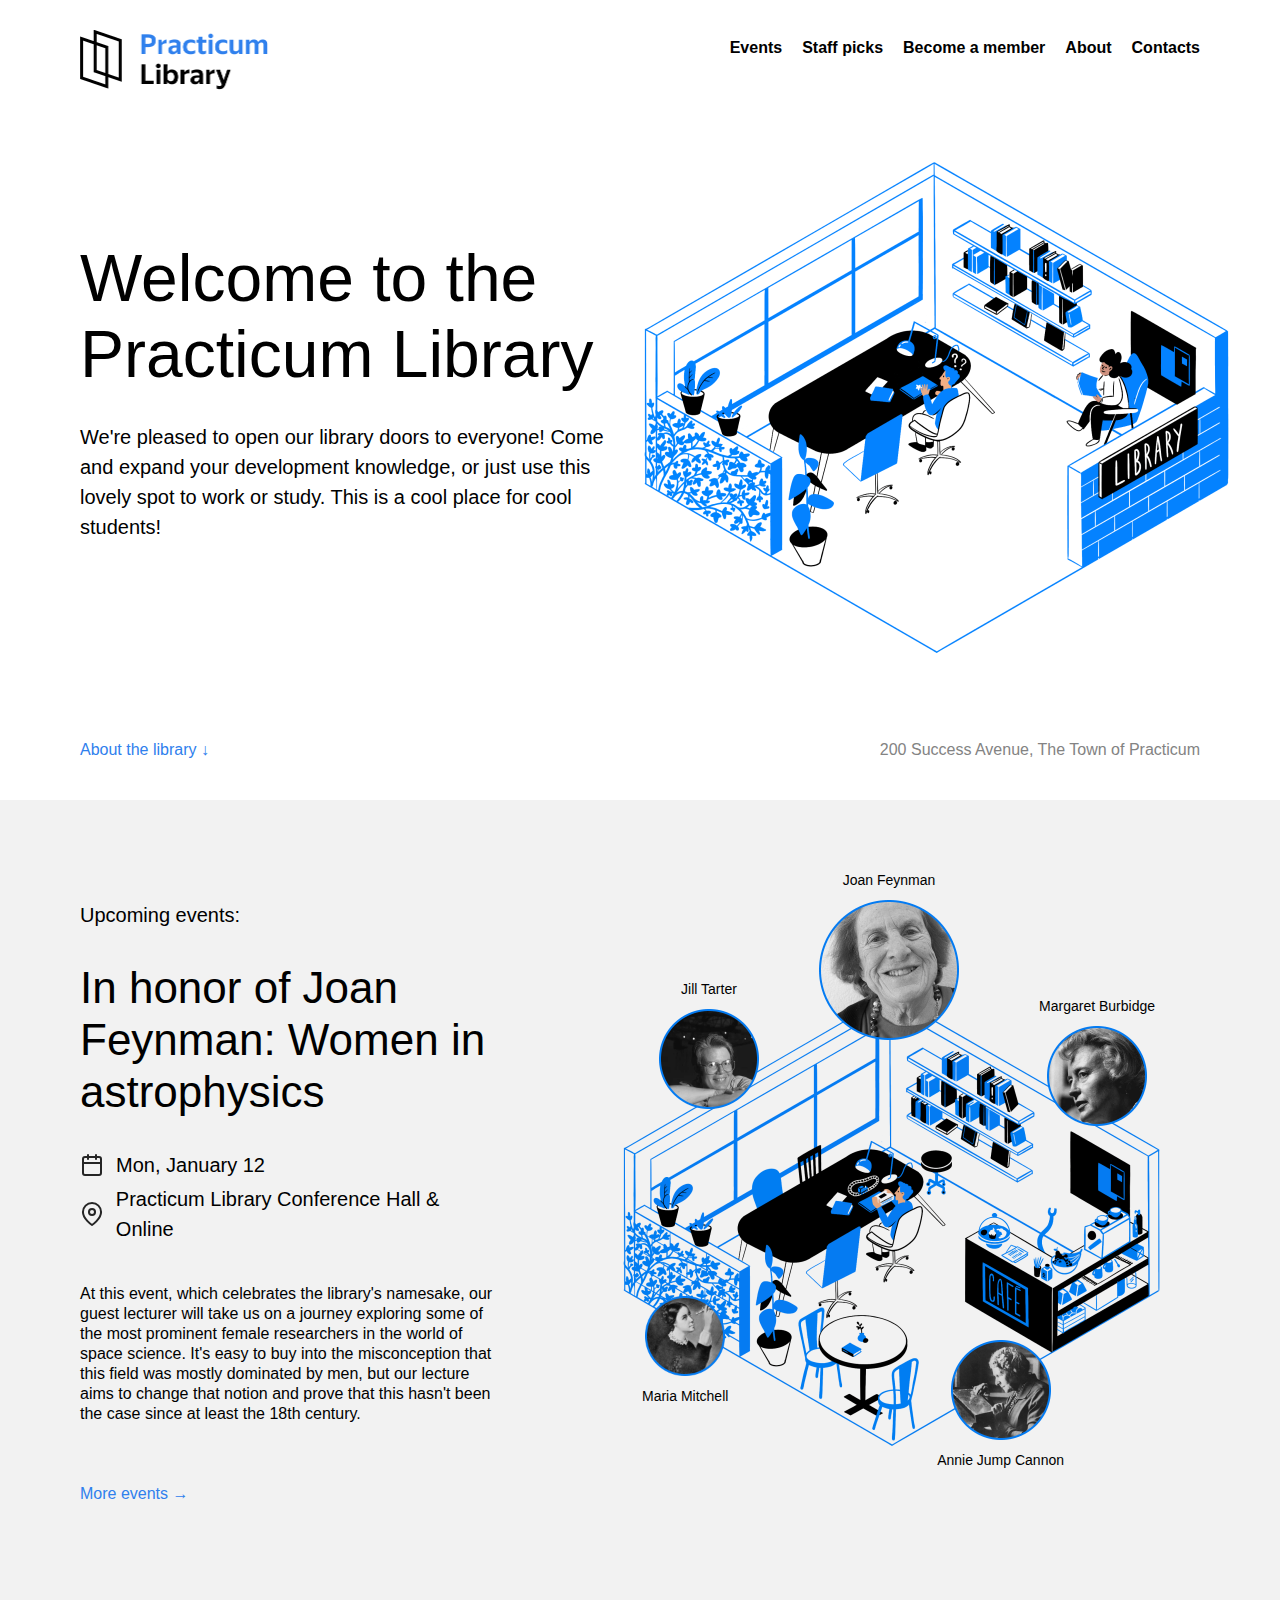
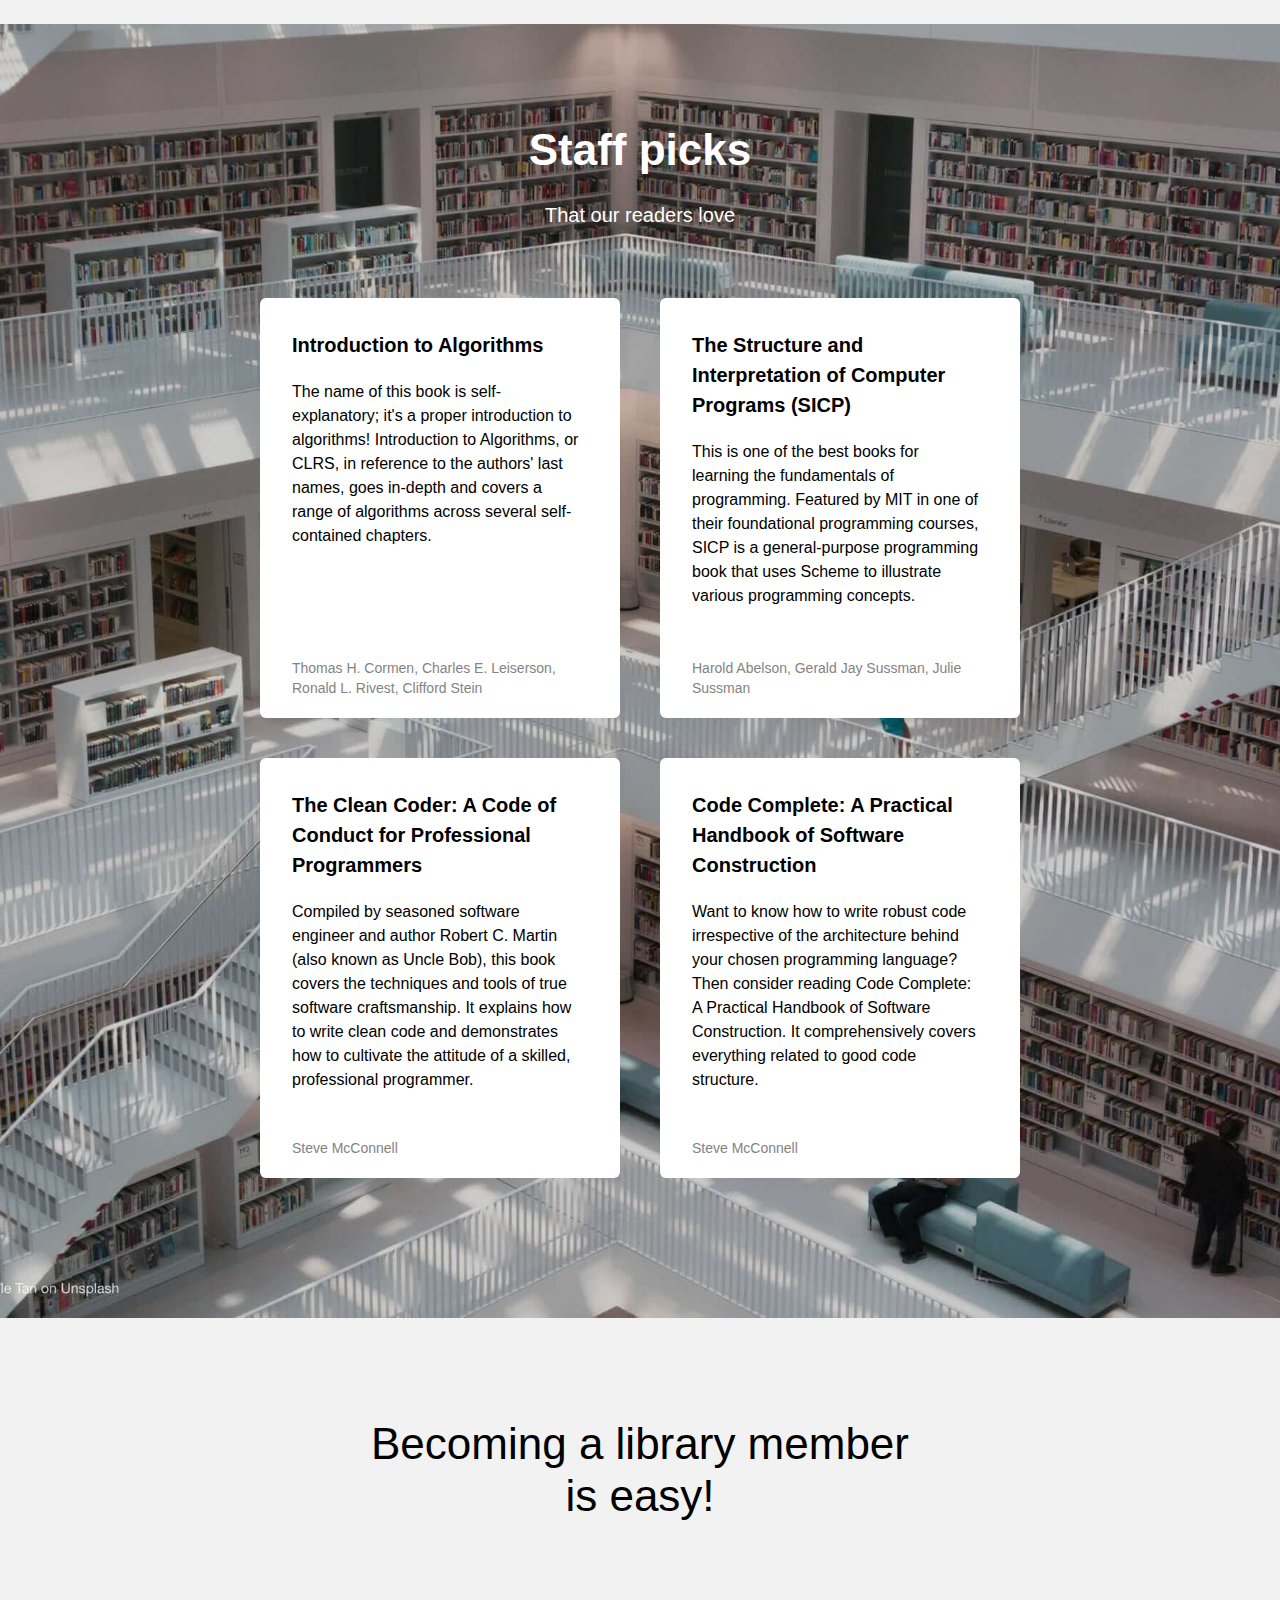
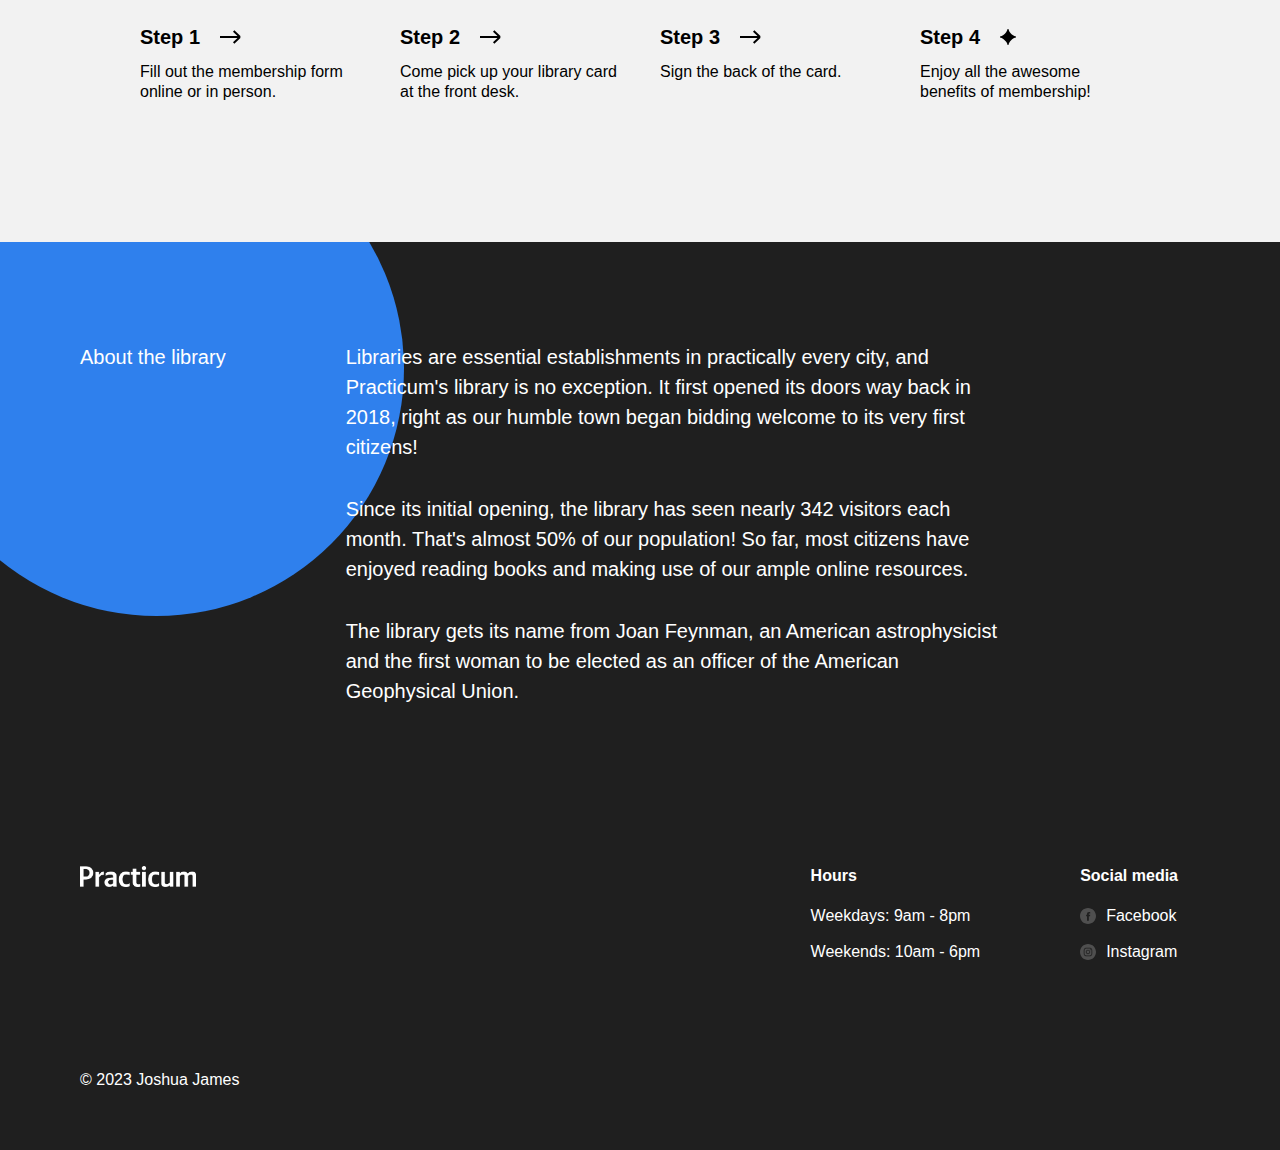
==== commit 44a90d62: "New update for my project (3rd iteration)" ====
--- a/index.html
+++ b/index.html
@@ -10,7 +10,6 @@
   </head>
 
   <body>
-    <!-- Wrap the entire page content in a new div with the page class. Remember to add the closing tag -->
     <div class="page">
       <header class="header">
         <nav class="nav">
@@ -19,22 +18,21 @@
             alt="Practicum Library Logo"
             class="nav__logo"
           />
-          <!-- Putting navigation links in a list is supposed to be the best practice of writing the semantic code since it allows screen readers to pause between each link instead of reading all the links as a sentence. -->
           <ul class="nav__links">
             <li>
-              <a class="nav__link">Staff picks</a>
-            </li>
-            <li>
-              <a class="nav__link">Events</a>
-            </li>
-            <li>
-              <a class="nav__link">Become a member</a>
-            </li>
-            <li>
-              <a class="nav__link">About</a>
-            </li>
-            <li>
-              <a class="nav__link">Contacts</a>
+              <a href="#events" class="nav__link">Events</a>
+            </li>
+            <li>
+              <a href="#staff" class="nav__link">Staff picks</a>
+            </li>
+            <li>
+              <a href="#membership" class="nav__link">Become a member</a>
+            </li>
+            <li>
+              <a href="#about" class="nav__link">About</a>
+            </li>
+            <li>
+              <a href="#contacts" class="nav__link">Contacts</a>
             </li>
           </ul>
         </nav>
@@ -50,7 +48,9 @@
           class="header__image"
         />
         <div class="header__footer">
-          <a class="header__link">About the library &darr;</a>
+          <a href="#About-the-library" class="header__link"
+            >About the library &darr;</a
+          >
           <p class="header__address">
             200 Success Avenue, The Town of Practicum
           </p>
@@ -58,10 +58,7 @@
       </header>
 
       <main class="content">
-        <section class="events">
-          <!-- --------------------------------------------------------------- -->
-          <!--              Don't uncomment until project stage 2              -->
-          <!-- --------------------------------------------------------------- -->
+        <section id="events" class="events">
           <div class="events__content">
             <h2 class="events__heading">Upcoming events:</h2>
             <h3 class="events__title">
@@ -139,13 +136,9 @@
               <p class="person__caption">Maria Mitchell</p>
             </div>
           </div>
-          <!-- Start creating the composition here -->
         </section>
 
-        <section class="staff">
-          <!-- --------------------------------------------------------------- -->
-          <!--        Don't uncomment until the final project stage            -->
-          <!-- --------------------------------------------------------------- -->
+        <section id="staff" class="staff">
           <h2 class="staff__title">Staff picks</h2>
           <p class="staff__subtitle">That our readers love</p>
           <ul class="staff__cards">
@@ -219,10 +212,7 @@
           </ul>
         </section>
 
-        <section class="membership">
-          <!-- --------------------------------------------------------------- -->
-          <!--         Don't uncomment until the final project stage           -->
-          <!-- --------------------------------------------------------------- -->
+        <section id="membership" class="membership">
           <h2 class="membership__title">Becoming a library member is easy!</h2>
           <ul class="membership__steps">
             <li class="step">
@@ -278,11 +268,8 @@
           </ul>
         </section>
 
-        <section class="about">
-          <!-- --------------------------------------------------------------- -->
-          <!--          Don't uncomment until the final project stage          -->
-          <!-- --------------------------------------------------------------- -->
-          <h2 class="about__title">About the library</h2>
+        <section id="about" class="about">
+          <h2 id="About-the-library" class="about__title">About the library</h2>
           <div class="about__content">
             <p class="about__paragraph">
               Libraries are essential establishments in practically every city,
@@ -305,7 +292,7 @@
           <div class="about__circle"></div>
         </section>
       </main>
-      <footer class="footer">
+      <footer id="contacts" class="footer">
         <div class="footer__columns">
           <div class="footer__column">
             <img
@@ -314,14 +301,14 @@
               class="footer__logo"
             />
           </div>
-          <div class="footer__column_content_hours">
+          <div class="footer__column footer__column_content_hours">
             <h2 class="footer__column-heading">Hours</h2>
             <ul class="footer__list">
               <li class="footer__list-item">Weekdays: 9am - 8pm</li>
               <li class="footer__list-item">Weekends: 10am - 6pm</li>
             </ul>
           </div>
-          <div class="footer__column_content_social">
+          <div class="footer__column footer__column_content_social">
             <h2 class="footer__column-heading">Social media</h2>
             <ul class="footer__list">
               <li class="footer__list-item">
@@ -345,8 +332,7 @@
             </ul>
           </div>
         </div>
-        <p class="footer__copyright"></p>
-        <p>&copy; 2023 Joshua James</p>
+        <p class="footer__copyright">&copy; 2023 Joshua James</p>
       </footer>
     </div>
   </body>
--- a/styles/style.css
+++ b/styles/style.css
@@ -16,12 +16,12 @@
   padding: 30px 80px 40px;
   position: relative;
   box-sizing: border-box;
+  z-index: 1;
 }
 
 .nav {
   display: flex;
   justify-content: space-between;
-  align-items: center;
 }
 
 .nav__logo {
@@ -32,19 +32,20 @@
 .nav__links {
   display: flex;
   margin: 8px 0px 0px;
-  height: 52px;
-  width: 500px;
   justify-content: space-between;
   list-style: none;
   column-gap: 20px;
   padding: 0;
-  align-items: center;
 }
 
 .nav__link {
-  color: #000000;
+  color: #000;
   text-decoration: none;
   font-weight: bold;
+}
+
+.nav__link:hover {
+  color: #1f69c9;
 }
 
 .header__title {
@@ -60,13 +61,13 @@
 .header__description {
   font-size: 20px;
   line-height: 30px;
-  width: 520px;
   max-width: 532px;
   margin-top: 32px;
+  margin-bottom: 0;
 }
 
 .header__image {
-  z-index: 1;
+  z-index: -1;
   position: absolute;
   max-width: 636px;
   top: 135px;
@@ -85,6 +86,10 @@
 .header__link {
   color: #2f80ed;
   text-decoration: none;
+}
+
+.header__link:hover {
+  color: #1f69c9;
 }
 
 .header__address {
@@ -162,6 +167,10 @@
   text-decoration: none;
 }
 
+.events__more:hover {
+  color: #1f69c9;
+}
+
 .events__cover {
   flex-grow: 1;
   flex-shrink: 0;
@@ -235,6 +244,7 @@
   background-image: url("../images/staff_picks_background.jpg");
   background-position: right 12% bottom 8%;
   background-repeat: no-repeat;
+  background-size: cover;
 }
 
 .staff__title {
@@ -267,6 +277,7 @@
   margin-right: auto;
   margin-left: auto;
   padding: 0;
+  margin-bottom: 0;
 }
 
 .card {
@@ -276,7 +287,6 @@
   box-sizing: border-box;
   height: 420px;
   width: 360px;
-  margin-top: auto; /* not sure if this is supposed to be here, brief said add margin: auto; to the footer of the card */
 }
 
 .card__content {
@@ -304,6 +314,7 @@
   font-size: 14px;
   line-height: 20px;
   color: #838383;
+  margin-top: auto;
 }
 
 .membership {
@@ -332,9 +343,7 @@
 }
 
 .step {
-  display: block;
   flex-basis: 220px;
-  gap: 40px;
   /* Add styles */
 }
 
@@ -375,7 +384,6 @@
   font-weight: 500;
   z-index: 2;
   max-width: 154px;
-  margin-left: 9px;
 }
 
 .about__content {
@@ -384,13 +392,12 @@
   font-weight: 400;
   max-width: 660px;
   z-index: 2;
-  position: relative;
-  left: 120px;
+  margin-left: 120px;
 }
 
 .about__paragraph {
-  margin-bottom: 16px;
-  margin-top: 16px;
+  margin-bottom: 32px;
+  margin-top: 0px;
 }
 
 .about__paragraph:last-of-type {
@@ -451,6 +458,7 @@
 
 .footer__column-heading {
   margin: 0 0 20px;
+  font-size: 16px;
 }
 
 .footer__column-link {
